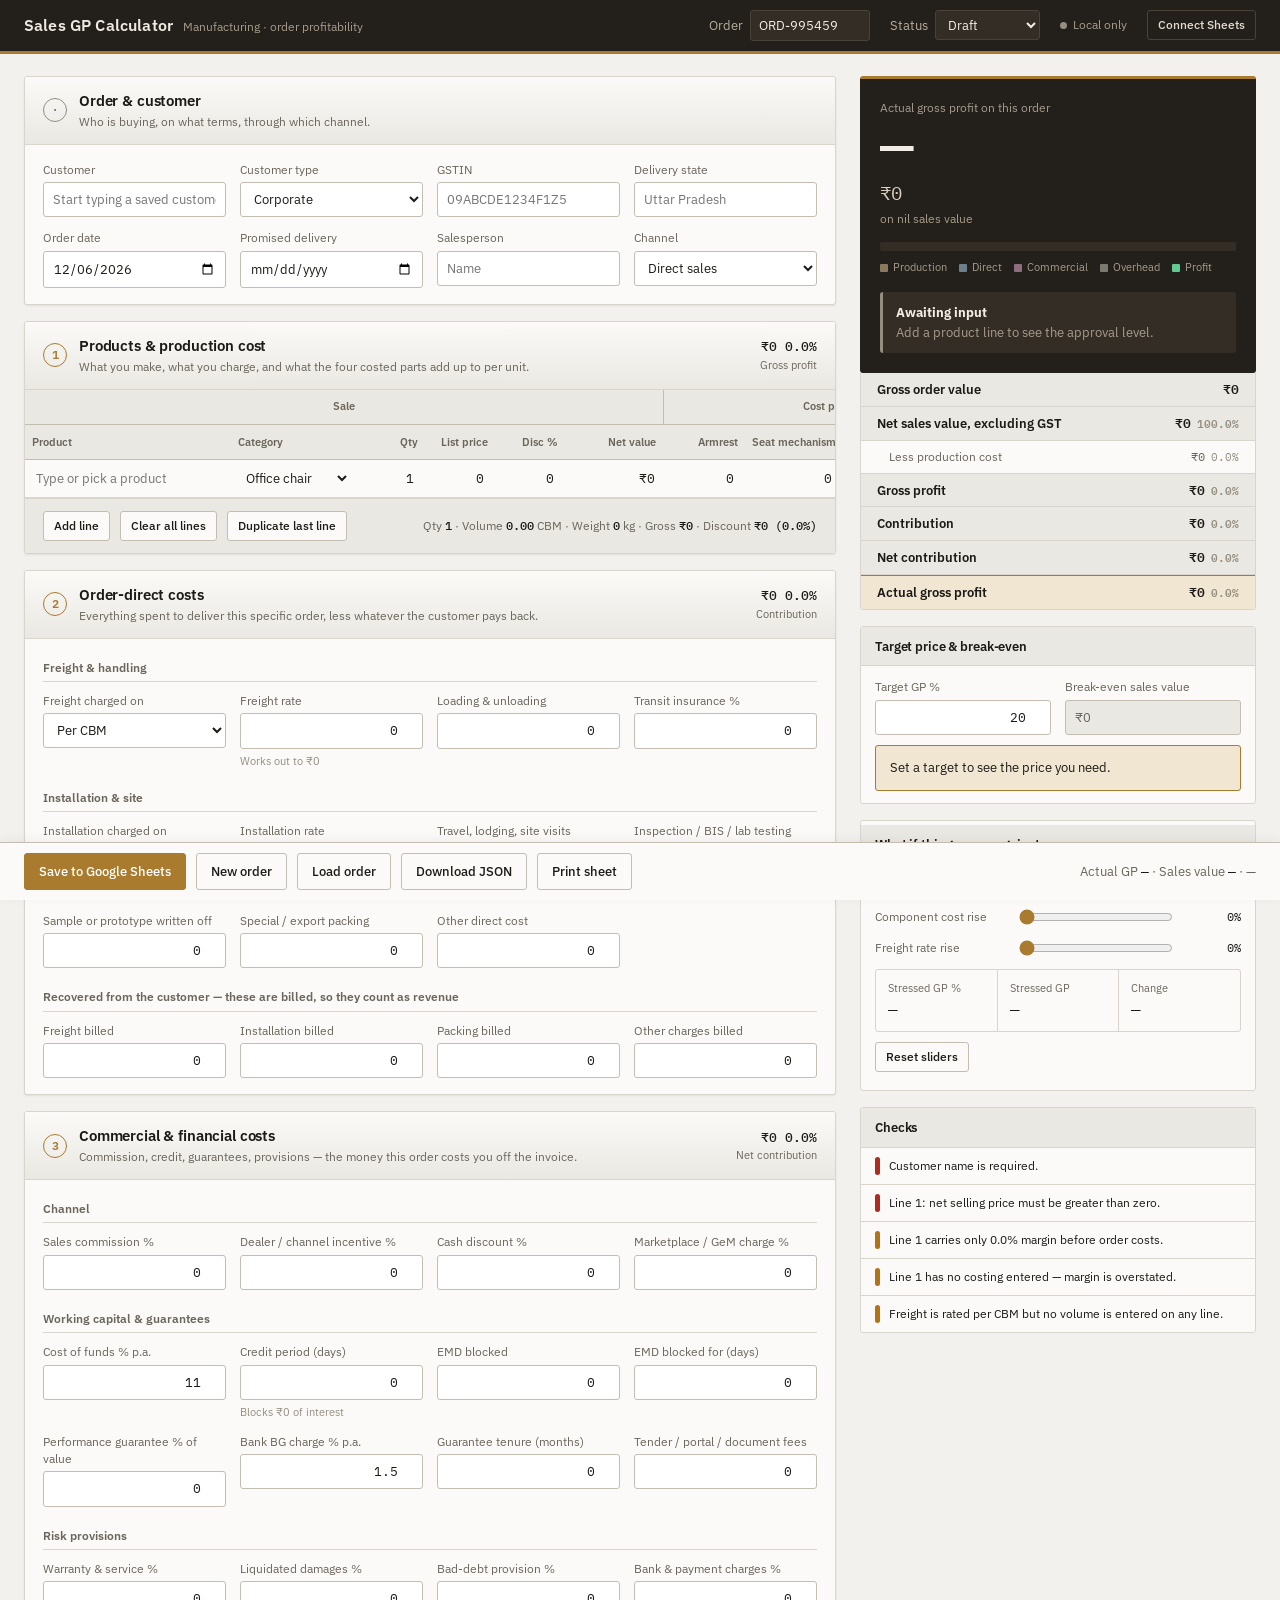
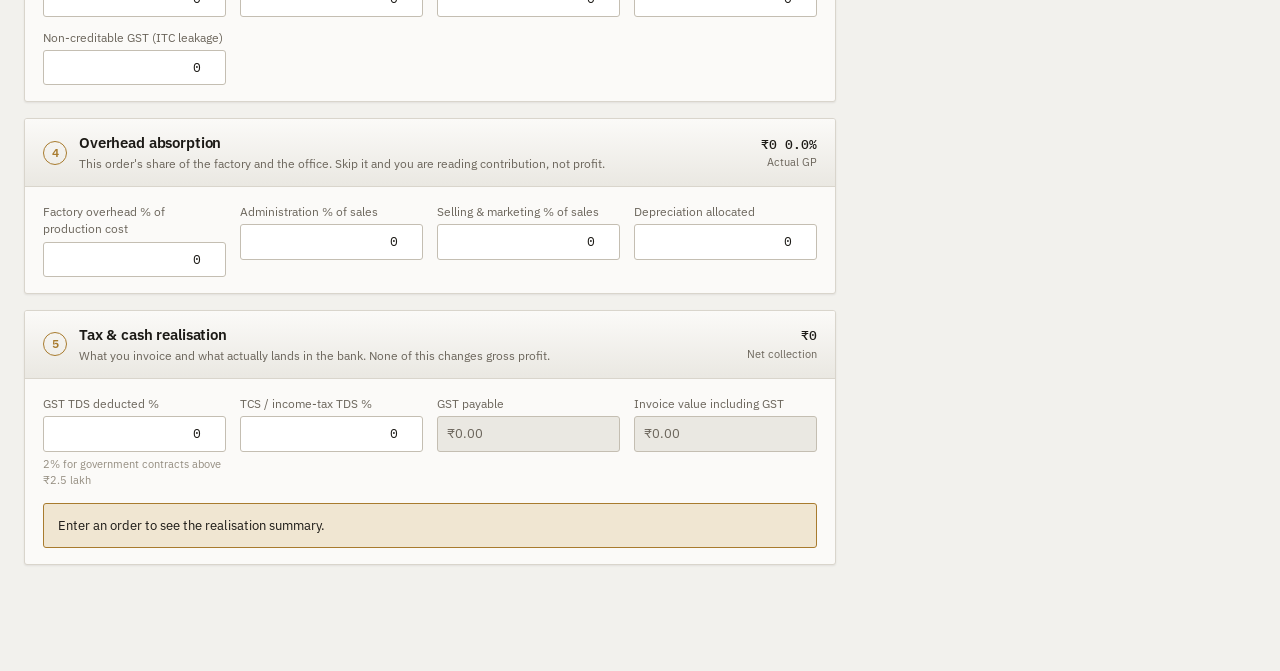
==== index.html @ 479680d1 "Replace seven cost columns with four costed parts Cost per unit now carries Armrest, Seat mechanism," ====
<!DOCTYPE html>
<html lang="en">
<head>
<meta charset="utf-8">
<meta name="viewport" content="width=device-width,initial-scale=1">
<title>Sales GP Calculator</title>
<meta name="description" content="Order-level gross profit calculator for furniture manufacturing.">
<link rel="preconnect" href="https://fonts.googleapis.com">
<link rel="preconnect" href="https://fonts.gstatic.com" crossorigin>
<link href="https://fonts.googleapis.com/css2?family=IBM+Plex+Mono:wght@400;500&family=IBM+Plex+Sans:wght@400;500;600&display=swap" rel="stylesheet">
<link rel="stylesheet" href="assets/styles.css">
</head>
<body>

<header class="masthead">
  <div class="masthead-in">
    <div class="brand">
      <h1>Sales GP Calculator</h1>
      <span id="brandCo">Manufacturing · order profitability</span>
    </div>
    <div class="mast-field">
      <span>Order</span>
      <input id="orderId" placeholder="ORD-0001" style="width:120px">
    </div>
    <div class="mast-field">
      <span>Status</span>
      <select id="orderStatus">
        <option>Draft</option><option>Quoted</option><option>Won</option>
        <option>Lost</option><option>Dispatched</option><option>Closed</option>
      </select>
    </div>
    <div class="conn"><span class="dot" id="connDot"></span><span id="connText">Local only</span></div>
    <button class="btn btn-ghost btn-sm" id="btnConnect">Connect Sheets</button>
  </div>
</header>

<main class="shell">

  <!-- ================= LEFT : the working form ================= -->
  <section>

    <!-- Order & customer -->
    <article class="level">
      <div class="level-head">
        <span class="level-no" style="border-color:var(--ink-3);color:var(--ink-2)">·</span>
        <div><h2>Order &amp; customer</h2><p>Who is buying, on what terms, through which channel.</p></div>
      </div>
      <div class="level-body">
        <div class="grid g4">
          <div class="f"><label for="custName">Customer</label>
            <input id="custName" list="dlCustomers" placeholder="Start typing a saved customer"></div>
          <div class="f"><label for="custType">Customer type</label>
            <select id="custType">
              <option>Corporate</option><option>Dealer</option><option>Retail</option>
              <option>Government / GeM</option><option>PSU</option><option>Export</option><option>Project / OEM</option>
            </select></div>
          <div class="f"><label for="custGstin">GSTIN</label><input id="custGstin" placeholder="09ABCDE1234F1Z5"></div>
          <div class="f"><label for="custState">Delivery state</label><input id="custState" placeholder="Uttar Pradesh"></div>
          <div class="f"><label for="orderDate">Order date</label><input type="date" id="orderDate"></div>
          <div class="f"><label for="deliveryDate">Promised delivery</label><input type="date" id="deliveryDate"></div>
          <div class="f"><label for="salesperson">Salesperson</label><input id="salesperson" placeholder="Name"></div>
          <div class="f"><label for="channel">Channel</label>
            <select id="channel">
              <option>Direct sales</option><option>Dealer network</option><option>GeM tender</option>
              <option>e-Tender</option><option>Marketplace</option><option>Referral</option>
            </select></div>
        </div>
      </div>
    </article>

    <!-- LEVEL 1 -->
    <article class="level">
      <div class="level-head">
        <span class="level-no">1</span>
        <div><h2>Products &amp; production cost</h2><p>What you make, what you charge, and what the four costed parts add up to per unit.</p></div>
        <div class="level-sum"><span id="sumL1">—</span><small>Gross profit</small></div>
      </div>
      <div class="level-body pad0">
        <div class="tbl-wrap">
          <table class="lines">
            <thead>
              <tr>
                <th colspan="6" class="grp" style="border-left:none">Sale</th>
                <th colspan="4" class="grp">Cost per unit</th>
                <th colspan="2" class="grp">Loading &amp; logistics inputs</th>
                <th colspan="4" class="grp">Result</th>
                <th class="grp"></th>
              </tr>
              <tr>
                <th class="l">Product</th><th class="l">Category</th>
                <th>Qty</th><th>List price</th><th>Disc %</th><th>Net value</th>
                <th>Armrest</th><th>Seat mechanism</th><th>Base</th><th>Wheels</th>
                <th>CBM/unit</th><th>Kg/unit</th>
                <th>Unit cost</th><th>Total cost</th><th>Line GP</th><th>GP %</th>
                <th></th>
              </tr>
            </thead>
            <tbody id="lineBody"></tbody>
          </table>
        </div>
        <div class="lines-foot">
          <button class="btn btn-sm" id="btnAddLine">Add line</button>
          <button class="btn btn-sm" id="btnClearLines">Clear all lines</button>
          <button class="btn btn-sm" id="btnDuplicate">Duplicate last line</button>
          <span class="stat">Qty <b id="ftQty">0</b> · Volume <b id="ftCbm">0</b> CBM · Weight <b id="ftKg">0</b> kg · Gross <b id="ftGross">0</b> · Discount <b id="ftDisc">0</b></span>
        </div>
      </div>
    </article>

    <!-- LEVEL 2 -->
    <article class="level">
      <div class="level-head">
        <span class="level-no">2</span>
        <div><h2>Order-direct costs</h2><p>Everything spent to deliver this specific order, less whatever the customer pays back.</p></div>
        <div class="level-sum"><span id="sumL2">—</span><small>Contribution</small></div>
      </div>
      <div class="level-body">
        <p class="subhead">Freight &amp; handling</p>
        <div class="grid g4">
          <div class="f"><label for="freightMode">Freight charged on</label>
            <select id="freightMode">
              <option value="cbm">Per CBM</option><option value="kg">Per kg</option>
              <option value="unit">Per unit</option><option value="pct">% of sales value</option>
              <option value="lumpsum">Lump sum</option>
            </select></div>
          <div class="f"><label for="freightRate">Freight rate</label><input type="number" id="freightRate" value="0" step="0.01"><span class="hint" id="freightCalc">—</span></div>
          <div class="f"><label for="handling">Loading &amp; unloading</label><input type="number" id="handling" value="0"></div>
          <div class="f"><label for="insurancePct">Transit insurance %</label><input type="number" id="insurancePct" value="0" step="0.01"></div>
        </div>
        <p class="subhead">Installation &amp; site</p>
        <div class="grid g4">
          <div class="f"><label for="installMode">Installation charged on</label>
            <select id="installMode">
              <option value="unit">Per unit</option><option value="lumpsum">Lump sum</option><option value="pct">% of sales value</option>
            </select></div>
          <div class="f"><label for="installRate">Installation rate</label><input type="number" id="installRate" value="0" step="0.01"><span class="hint" id="installCalc">—</span></div>
          <div class="f"><label for="travel">Travel, lodging, site visits</label><input type="number" id="travel" value="0"></div>
          <div class="f"><label for="inspection">Inspection / BIS / lab testing</label><input type="number" id="inspection" value="0"></div>
          <div class="f"><label for="sampleCost">Sample or prototype written off</label><input type="number" id="sampleCost" value="0"></div>
          <div class="f"><label for="specialPacking">Special / export packing</label><input type="number" id="specialPacking" value="0"></div>
          <div class="f"><label for="otherDirect">Other direct cost</label><input type="number" id="otherDirect" value="0"></div>
        </div>
        <p class="subhead">Recovered from the customer — these are billed, so they count as revenue</p>
        <div class="grid g4">
          <div class="f"><label for="freightBilled">Freight billed</label><input type="number" id="freightBilled" value="0"></div>
          <div class="f"><label for="installBilled">Installation billed</label><input type="number" id="installBilled" value="0"></div>
          <div class="f"><label for="packingBilled">Packing billed</label><input type="number" id="packingBilled" value="0"></div>
          <div class="f"><label for="otherBilled">Other charges billed</label><input type="number" id="otherBilled" value="0"></div>
        </div>
      </div>
    </article>

    <!-- LEVEL 3 -->
    <article class="level">
      <div class="level-head">
        <span class="level-no">3</span>
        <div><h2>Commercial &amp; financial costs</h2><p>Commission, credit, guarantees, provisions — the money this order costs you off the invoice.</p></div>
        <div class="level-sum"><span id="sumL3">—</span><small>Net contribution</small></div>
      </div>
      <div class="level-body">
        <p class="subhead">Channel</p>
        <div class="grid g4">
          <div class="f"><label for="commissionPct">Sales commission %</label><input type="number" id="commissionPct" value="0" step="0.01"></div>
          <div class="f"><label for="dealerIncentivePct">Dealer / channel incentive %</label><input type="number" id="dealerIncentivePct" value="0" step="0.01"></div>
          <div class="f"><label for="cashDiscountPct">Cash discount %</label><input type="number" id="cashDiscountPct" value="0" step="0.01"></div>
          <div class="f"><label for="gemChargePct">Marketplace / GeM charge %</label><input type="number" id="gemChargePct" value="0" step="0.01"></div>
        </div>
        <p class="subhead">Working capital &amp; guarantees</p>
        <div class="grid g4">
          <div class="f"><label for="interestPct">Cost of funds % p.a.</label><input type="number" id="interestPct" value="11" step="0.01"></div>
          <div class="f"><label for="creditDays">Credit period (days)</label><input type="number" id="creditDays" value="0"><span class="hint" id="creditCalc">—</span></div>
          <div class="f"><label for="emdAmount">EMD blocked</label><input type="number" id="emdAmount" value="0"></div>
          <div class="f"><label for="emdDays">EMD blocked for (days)</label><input type="number" id="emdDays" value="0"></div>
          <div class="f"><label for="pbgPct">Performance guarantee % of value</label><input type="number" id="pbgPct" value="0" step="0.01"></div>
          <div class="f"><label for="pbgChargePct">Bank BG charge % p.a.</label><input type="number" id="pbgChargePct" value="1.5" step="0.01"></div>
          <div class="f"><label for="pbgMonths">Guarantee tenure (months)</label><input type="number" id="pbgMonths" value="0"></div>
          <div class="f"><label for="tenderFees">Tender / portal / document fees</label><input type="number" id="tenderFees" value="0"></div>
        </div>
        <p class="subhead">Risk provisions</p>
        <div class="grid g4">
          <div class="f"><label for="warrantyPct">Warranty &amp; service %</label><input type="number" id="warrantyPct" value="0" step="0.01"></div>
          <div class="f"><label for="ldProvisionPct">Liquidated damages %</label><input type="number" id="ldProvisionPct" value="0" step="0.01"></div>
          <div class="f"><label for="badDebtPct">Bad-debt provision %</label><input type="number" id="badDebtPct" value="0" step="0.01"></div>
          <div class="f"><label for="bankChargePct">Bank &amp; payment charges %</label><input type="number" id="bankChargePct" value="0" step="0.01"></div>
          <div class="f"><label for="itcLeakage">Non-creditable GST (ITC leakage)</label><input type="number" id="itcLeakage" value="0"></div>
        </div>
      </div>
    </article>

    <!-- LEVEL 4 -->
    <article class="level">
      <div class="level-head">
        <span class="level-no">4</span>
        <div><h2>Overhead absorption</h2><p>This order's share of the factory and the office. Skip it and you are reading contribution, not profit.</p></div>
        <div class="level-sum"><span id="sumL4">—</span><small>Actual GP</small></div>
      </div>
      <div class="level-body">
        <div class="grid g4">
          <div class="f"><label for="factoryOhPct">Factory overhead % of production cost</label><input type="number" id="factoryOhPct" value="0" step="0.01"></div>
          <div class="f"><label for="adminOhPct">Administration % of sales</label><input type="number" id="adminOhPct" value="0" step="0.01"></div>
          <div class="f"><label for="sellingOhPct">Selling &amp; marketing % of sales</label><input type="number" id="sellingOhPct" value="0" step="0.01"></div>
          <div class="f"><label for="depreciation">Depreciation allocated</label><input type="number" id="depreciation" value="0"></div>
        </div>
      </div>
    </article>

    <!-- LEVEL 5 -->
    <article class="level">
      <div class="level-head">
        <span class="level-no">5</span>
        <div><h2>Tax &amp; cash realisation</h2><p>What you invoice and what actually lands in the bank. None of this changes gross profit.</p></div>
        <div class="level-sum"><span id="sumL5">—</span><small>Net collection</small></div>
      </div>
      <div class="level-body">
        <div class="grid g4">
          <div class="f"><label for="gstTdsPct">GST TDS deducted %</label><input type="number" id="gstTdsPct" value="0" step="0.01"><span class="hint">2% for government contracts above ₹2.5 lakh</span></div>
          <div class="f"><label for="tcsPct">TCS / income-tax TDS %</label><input type="number" id="tcsPct" value="0" step="0.01"></div>
          <div class="f f-out"><label>GST payable</label><input id="outGst" readonly></div>
          <div class="f f-out"><label>Invoice value including GST</label><input id="outInvoice" readonly></div>
        </div>
        <div class="callout" style="margin-top:14px" id="cashNote">Enter an order to see the realisation summary.</div>
      </div>
    </article>

  </section>

  <!-- ================= RIGHT : live margin panel ================= -->
  <aside class="panel">

    <div class="readout">
      <div class="cap">Actual gross profit on this order</div>
      <div class="gp-figure" id="gpPct">0.0%</div>
      <div class="gp-abs" id="gpAbs">₹0</div>
      <div class="gp-sub" id="gpSub">on nil sales value</div>

      <div class="fall" id="fall">
        <i style="background:#8C7A5E;width:100%"></i>
      </div>
      <div class="fall-key">
        <span><i style="background:#8C7A5E"></i>Production</span>
        <span><i style="background:#6E7F8C"></i>Direct</span>
        <span><i style="background:#8C6E7F"></i>Commercial</span>
        <span><i style="background:#7A7A6E"></i>Overhead</span>
        <span><i style="background:#5FCB92"></i>Profit</span>
      </div>

      <div class="verdict" id="verdict">
        <b>Awaiting input</b><span>Add a product line to see the approval level.</span>
      </div>
    </div>

    <div class="ladder" id="ladder"></div>

    <div class="checks">
      <h3>Target price &amp; break-even</h3>
      <div style="padding:12px 14px">
        <div class="grid g2" style="margin-bottom:10px">
          <div class="f"><label for="targetGpPct">Target GP %</label><input type="number" id="targetGpPct" value="20" step="0.5"></div>
          <div class="f f-out"><label>Break-even sales value</label><input id="outBreakeven" readonly></div>
        </div>
        <div class="callout" id="solverNote">Set a target to see the price you need.</div>
      </div>
    </div>

    <div class="checks whatif">
      <h3>What if things move against you</h3>
      <div style="padding:12px 14px 14px">
        <div class="slider"><label for="wDisc">Extra discount given</label><input type="range" id="wDisc" min="0" max="20" step="0.5" value="0"><output id="wDiscO">0.0 pts</output></div>
        <div class="slider"><label for="wMat">Component cost rise</label><input type="range" id="wMat" min="0" max="30" step="1" value="0"><output id="wMatO">0%</output></div>
        <div class="slider"><label for="wFrt">Freight rate rise</label><input type="range" id="wFrt" min="0" max="50" step="5" value="0"><output id="wFrtO">0%</output></div>
        <div class="whatif-out">
          <div><span>Stressed GP %</span><b id="wGpPct">—</b></div>
          <div><span>Stressed GP</span><b id="wGpAbs">—</b></div>
          <div><span>Change</span><b id="wDelta">—</b></div>
        </div>
        <button class="btn btn-sm" id="btnResetWhatif" style="margin-top:10px">Reset sliders</button>
      </div>
    </div>

    <div class="checks">
      <h3>Checks</h3>
      <div id="checkList"></div>
    </div>

  </aside>
</main>

<div class="actionbar">
  <button class="btn btn-primary" id="btnSave">Save to Google Sheets</button>
  <button class="btn" id="btnNew">New order</button>
  <button class="btn" id="btnLoad">Load order</button>
  <button class="btn" id="btnExport">Download JSON</button>
  <button class="btn" id="btnPrint">Print sheet</button>
  <span class="grow"><span class="live">Actual GP <b id="barGp">—</b> · Sales value <b id="barNsv">—</b> · <span id="barVerdict">—</span></span></span>
</div>

<datalist id="dlCustomers"></datalist>
<datalist id="dlProducts"></datalist>
<div class="toast" id="toast"></div>

<script src="assets/engine.js"></script>
<script src="assets/config.js"></script>
<script src="assets/sheets.js"></script>
<script src="assets/app.js"></script>
</body>
</html>
---- assets/styles.css ----
/* ===== Sales GP Calculator — bark, paper, brass ========================== */
:root{
  --bark:#231F1A; --bark-2:#332D25; --bark-3:#4A4238;
  --surface:#F2F1ED; --card:#FBFAF8; --sunken:#EAE8E2;
  --rule:#D9D5CC; --rule-2:#C4BEB2;
  --ink:#1C1A16; --ink-2:#6B655B; --ink-3:#948D80;
  --brass:#A87B2E; --brass-lo:#F0E6D2; --brass-hi:#C79A45;
  --good:#1E7A4C; --good-bg:#E4F0E8;
  --watch:#B0731A; --watch-bg:#FAEEDB;
  --risk:#AE2B22; --risk-bg:#F9E5E3;
  --r:3px; --shadow:0 1px 2px rgba(35,31,26,.08);
  --sans:'IBM Plex Sans',system-ui,-apple-system,Segoe UI,sans-serif;
  --mono:'IBM Plex Mono',ui-monospace,Menlo,monospace;
}
*{box-sizing:border-box}
html{-webkit-text-size-adjust:100%}
body{
  margin:0;background:var(--surface);color:var(--ink);
  font:400 14px/1.5 var(--sans);font-variant-numeric:tabular-nums;
}
h1,h2,h3{margin:0;font-weight:600;letter-spacing:-.01em}
button,input,select,textarea{font:inherit;color:inherit}
:focus-visible{outline:2px solid var(--brass);outline-offset:2px}

/* ---------- masthead ---------- */
.masthead{
  position:sticky;top:0;z-index:60;background:var(--bark);color:#EFEAE1;
  border-bottom:3px solid var(--brass);
}
.masthead-in{
  max-width:1480px;margin:0 auto;padding:10px 24px;
  display:flex;align-items:center;gap:20px;flex-wrap:wrap;
}
.brand{display:flex;align-items:baseline;gap:10px;margin-right:auto}
.brand h1{font-size:16px;letter-spacing:.01em}
.brand span{font-size:12px;color:#A79C8B}
.mast-field{display:flex;align-items:center;gap:7px;font-size:12.5px;color:#B8AE9D}
.mast-field input,.mast-field select{
  background:var(--bark-2);border:1px solid var(--bark-3);color:#F3EEE5;
  border-radius:var(--r);padding:5px 8px;font-size:12.5px;min-width:0;
}
.mast-field input{width:150px}
.conn{display:flex;align-items:center;gap:6px;font-size:12px;color:#A79C8B}
.dot{width:7px;height:7px;border-radius:50%;background:var(--ink-3);flex:none}
.dot.on{background:#4FBF84}.dot.off{background:#C9705F}

/* ---------- buttons ---------- */
.btn{
  border:1px solid var(--rule-2);background:var(--card);border-radius:var(--r);
  padding:8px 14px;cursor:pointer;font-size:13px;font-weight:500;
  transition:background .12s,border-color .12s;
}
.btn:hover{background:var(--sunken)}
.btn-primary{background:var(--brass);border-color:var(--brass);color:#fff}
.btn-primary:hover{background:var(--brass-hi)}
.btn-ghost{background:transparent;border-color:var(--bark-3);color:#E4DCCF}
.btn-ghost:hover{background:var(--bark-2)}
.btn-sm{padding:5px 10px;font-size:12px}
.btn:disabled{opacity:.45;cursor:not-allowed}

/* ---------- shell ---------- */
.shell{max-width:1480px;margin:0 auto;padding:22px 24px 90px;
  display:grid;grid-template-columns:minmax(0,1fr) 396px;gap:24px;align-items:start}

/* ---------- level blocks ---------- */
.level{background:var(--card);border:1px solid var(--rule);border-radius:var(--r);
  margin-bottom:16px;box-shadow:var(--shadow);overflow:hidden}
.level-head{display:flex;align-items:center;gap:12px;padding:13px 18px;
  border-bottom:1px solid var(--rule);background:linear-gradient(var(--card),var(--sunken))}
.level-no{width:24px;height:24px;flex:none;border:1px solid var(--brass);color:var(--brass);
  border-radius:50%;display:grid;place-items:center;font-size:12px;font-weight:600}
.level-head h2{font-size:14.5px}
.level-head p{margin:1px 0 0;font-size:12px;color:var(--ink-2)}
.level-sum{margin-left:auto;font-family:var(--mono);font-size:13px;font-weight:500;text-align:right}
.level-sum small{display:block;font-family:var(--sans);font-size:11px;color:var(--ink-2);font-weight:400}
.level-body{padding:16px 18px}
.level-body.pad0{padding:0}

/* ---------- form grid ---------- */
.grid{display:grid;gap:12px 14px}
.g2{grid-template-columns:repeat(2,minmax(0,1fr))}
.g3{grid-template-columns:repeat(3,minmax(0,1fr))}
.g4{grid-template-columns:repeat(4,minmax(0,1fr))}
.f{display:flex;flex-direction:column;gap:4px;min-width:0}
.f label{font-size:11.5px;color:var(--ink-2)}
.f input,.f select{
  border:1px solid var(--rule-2);border-radius:var(--r);padding:7px 9px;
  background:#fff;width:100%;font-size:13px;
}
.f input[type=number]{font-family:var(--mono);text-align:right}
.f input:hover,.f select:hover{border-color:var(--ink-3)}
.f .hint{font-size:11px;color:var(--ink-3)}
.f-out input{background:var(--sunken);color:var(--ink-2)}
.split{display:grid;grid-template-columns:1fr 96px;gap:6px}
.subhead{font-size:11.5px;font-weight:600;color:var(--ink-2);
  padding-bottom:5px;margin:4px 0 10px;border-bottom:1px solid var(--rule)}
.subhead:not(:first-child){margin-top:20px}

/* ---------- line-item table ---------- */
.tbl-wrap{overflow-x:auto}
table.lines{width:100%;border-collapse:collapse;font-size:12.5px;min-width:1560px}
table.lines th{
  text-align:right;font-weight:600;font-size:11px;color:var(--ink-2);
  padding:9px 7px;border-bottom:1px solid var(--rule-2);background:var(--sunken);
  position:sticky;top:0;white-space:nowrap;
}
table.lines th:first-child,table.lines th.l{text-align:left}
table.lines td{padding:3px 4px;border-bottom:1px solid var(--rule);vertical-align:middle}
table.lines tbody tr:hover{background:#FDFCFA}
table.lines input,table.lines select{
  border:1px solid transparent;background:transparent;border-radius:2px;
  padding:5px 6px;width:100%;font-size:12.5px;
}
table.lines input:hover,table.lines select:hover{border-color:var(--rule-2);background:#fff}
table.lines input:focus,table.lines select:focus{background:#fff;border-color:var(--brass)}
table.lines input[type=number]{font-family:var(--mono);text-align:right;appearance:textfield;-moz-appearance:textfield}
table.lines input[type=number]::-webkit-outer-spin-button,
table.lines input[type=number]::-webkit-inner-spin-button{-webkit-appearance:none;margin:0}
.cell-out{font-family:var(--mono);text-align:right;padding-right:8px!important;white-space:nowrap}
.grp{background:var(--sunken)!important;font-size:10.5px!important;
  color:var(--ink-2)!important;text-align:center!important;border-left:1px solid var(--rule-2)}
.w-xs,.w-s,.w-m,.w-l{width:100%}
/* the generic `table.lines input` rule wins on specificity, so size the column,
   not the input */
table.lines thead tr:last-child th:nth-child(1){min-width:206px}
table.lines thead tr:last-child th:nth-child(2){min-width:124px}
table.lines thead tr:last-child th:nth-child(n+3):nth-child(-n+5){min-width:70px}
table.lines thead tr:last-child th:nth-child(6){min-width:98px}
table.lines thead tr:last-child th:nth-child(n+7):nth-child(-n+13){min-width:82px}
table.lines thead tr:last-child th:nth-child(n+14):nth-child(-n+17){min-width:70px}
table.lines thead tr:last-child th:nth-child(n+18):nth-child(-n+21){min-width:96px}
.x-btn{border:none;background:none;color:var(--ink-3);cursor:pointer;
  font-size:16px;line-height:1;padding:4px 7px;border-radius:2px}
.x-btn:hover{color:var(--risk);background:var(--risk-bg)}
tr.under td{background:var(--risk-bg)}
.lines-foot{display:flex;gap:10px;align-items:center;padding:12px 18px;
  border-top:1px solid var(--rule);background:var(--sunken);flex-wrap:wrap}
.lines-foot .stat{font-size:12px;color:var(--ink-2);margin-left:auto}
.lines-foot .stat b{font-family:var(--mono);color:var(--ink);font-weight:500}

/* ---------- margin panel (the hero) ---------- */
.panel{position:sticky;top:70px}
.readout{background:var(--bark);color:#F2EDE4;border-radius:var(--r);
  padding:20px;border-top:3px solid var(--brass)}
.readout .cap{font-size:11.5px;color:#A79C8B;margin-bottom:2px}
.gp-figure{
  font-family:var(--mono);font-size:56px;line-height:.98;font-weight:500;
  letter-spacing:-.03em;transition:color .35s ease;color:#F2EDE4;
}
.gp-figure.good{color:#5FCB92}.gp-figure.watch{color:#E8B457}.gp-figure.risk{color:#F08A7C}
.gp-abs{font-family:var(--mono);font-size:19px;margin-top:6px;color:#D9D0C1}
.gp-sub{font-size:12px;color:#A79C8B;margin-top:3px}
.verdict{margin-top:16px;padding:11px 13px;border-radius:var(--r);
  background:var(--bark-2);border-left:3px solid var(--ink-3);font-size:12.5px}
.verdict.good{border-left-color:#4FBF84}
.verdict.watch{border-left-color:#E8B457}
.verdict.risk{border-left-color:#F08A7C}
.verdict b{display:block;font-size:13px;margin-bottom:1px;color:#F2EDE4}
.verdict span{color:#A79C8B}

/* waterfall */
.fall{margin-top:14px;display:flex;height:9px;border-radius:2px;overflow:hidden;background:var(--bark-2)}
.fall i{display:block;height:100%}
.fall-key{display:flex;flex-wrap:wrap;gap:4px 12px;margin-top:8px;font-size:11px;color:#A79C8B}
.fall-key span{display:flex;align-items:center;gap:5px}
.fall-key i{width:8px;height:8px;border-radius:1px;flex:none}

/* ladder */
.ladder{background:var(--card);border:1px solid var(--rule);border-top:none;
  border-radius:0 0 var(--r) var(--r)}
.rung{display:flex;justify-content:space-between;gap:10px;padding:7px 16px;
  font-size:12.5px;border-bottom:1px solid var(--rule)}
.rung:last-child{border-bottom:none}
.rung .v{font-family:var(--mono);white-space:nowrap}
.rung.minor{color:var(--ink-2);padding-left:28px;font-size:12px}
.rung.step{font-weight:600;background:var(--sunken)}
.rung.total{font-weight:600;background:var(--brass-lo);border-top:1px solid var(--brass)}
.rung .pc{color:var(--ink-3);font-size:11px;margin-left:6px}

/* checks */
.checks{margin-top:16px;background:var(--card);border:1px solid var(--rule);border-radius:var(--r)}
.checks h3{font-size:12.5px;padding:10px 14px;border-bottom:1px solid var(--rule);background:var(--sunken)}
.check{display:flex;gap:9px;padding:9px 14px;font-size:12px;border-bottom:1px solid var(--rule)}
.check:last-child{border-bottom:none}
.check i{width:5px;border-radius:3px;flex:none;background:var(--ink-3)}
.check.error i{background:var(--risk)}.check.warn i{background:var(--watch)}.check.info i{background:var(--brass)}
.check.ok{color:var(--good)}

/* ---------- what-if ---------- */
.whatif{padding:4px 0}
.slider{display:grid;grid-template-columns:132px minmax(0,1fr) 60px;gap:10px;align-items:center;margin-bottom:11px}
.slider label{font-size:12px;color:var(--ink-2)}
.slider input[type=range]{width:100%;accent-color:var(--brass)}
.slider output{font-family:var(--mono);font-size:12px;text-align:right;color:var(--ink)}
.whatif-out{display:grid;grid-template-columns:repeat(3,1fr);gap:1px;background:var(--rule);
  border:1px solid var(--rule);border-radius:var(--r);overflow:hidden;margin-top:6px}
.whatif-out div{background:var(--card);padding:10px 12px}
.whatif-out span{display:block;font-size:11px;color:var(--ink-2)}
.whatif-out b{font-family:var(--mono);font-size:16px;font-weight:500}

/* ---------- misc ---------- */
.callout{background:var(--brass-lo);border:1px solid var(--brass);border-radius:var(--r);
  padding:12px 14px;font-size:12.5px;line-height:1.55}
.callout b{font-family:var(--mono)}
.toast{position:fixed;left:50%;bottom:26px;transform:translateX(-50%) translateY(120%);
  background:var(--bark);color:#F2EDE4;padding:11px 18px;border-radius:var(--r);
  font-size:13px;box-shadow:0 6px 20px rgba(35,31,26,.28);z-index:200;
  opacity:0;visibility:hidden;pointer-events:none;
  transition:transform .28s cubic-bezier(.2,.9,.3,1),opacity .2s;max-width:min(90vw,520px)}
.toast.show{transform:translateX(-50%) translateY(0);opacity:1;visibility:visible}
.toast.err{background:var(--risk)}
.pos{color:var(--good)}.neg{color:var(--risk)}
.actionbar{position:fixed;left:0;right:0;bottom:0;z-index:55;background:var(--card);
  border-top:1px solid var(--rule-2);padding:10px 24px;display:flex;gap:10px;align-items:center;
  box-shadow:0 -2px 10px rgba(35,31,26,.06)}
.actionbar .grow{margin-left:auto;display:flex;gap:10px}
.actionbar .live{font-size:12.5px;color:var(--ink-2)}
.actionbar .live b{font-family:var(--mono);color:var(--ink)}

@media (max-width:1180px){
  .shell{grid-template-columns:minmax(0,1fr)}
  .panel{position:static}
  .g4{grid-template-columns:repeat(2,minmax(0,1fr))}
  .g3{grid-template-columns:repeat(2,minmax(0,1fr))}
}
@media (max-width:640px){
  .shell{padding:16px 12px 96px}
  .masthead-in{padding:10px 12px;gap:12px}
  .brand{width:100%;gap:8px}
  .brand h1{font-size:15px}
  .brand span{display:none}
  .actionbar .btn{flex:1 1 auto;padding:8px 10px}
  .actionbar .grow{width:100%;margin-left:0}
  .g2,.g3,.g4{grid-template-columns:minmax(0,1fr)}
  .gp-figure{font-size:46px}
  .actionbar{padding:10px 12px;flex-wrap:wrap}
  .whatif-out{grid-template-columns:1fr}
}
@media (prefers-reduced-motion:reduce){
  *{transition:none!important;animation:none!important}
}
@media print{
  .masthead,.actionbar,.whatif,.x-btn,.lines-foot .btn{display:none}
  body{background:#fff}.shell{grid-template-columns:1fr}
  .readout{background:#fff;color:#000;border:1px solid #000}
  .gp-figure{color:#000!important}
}
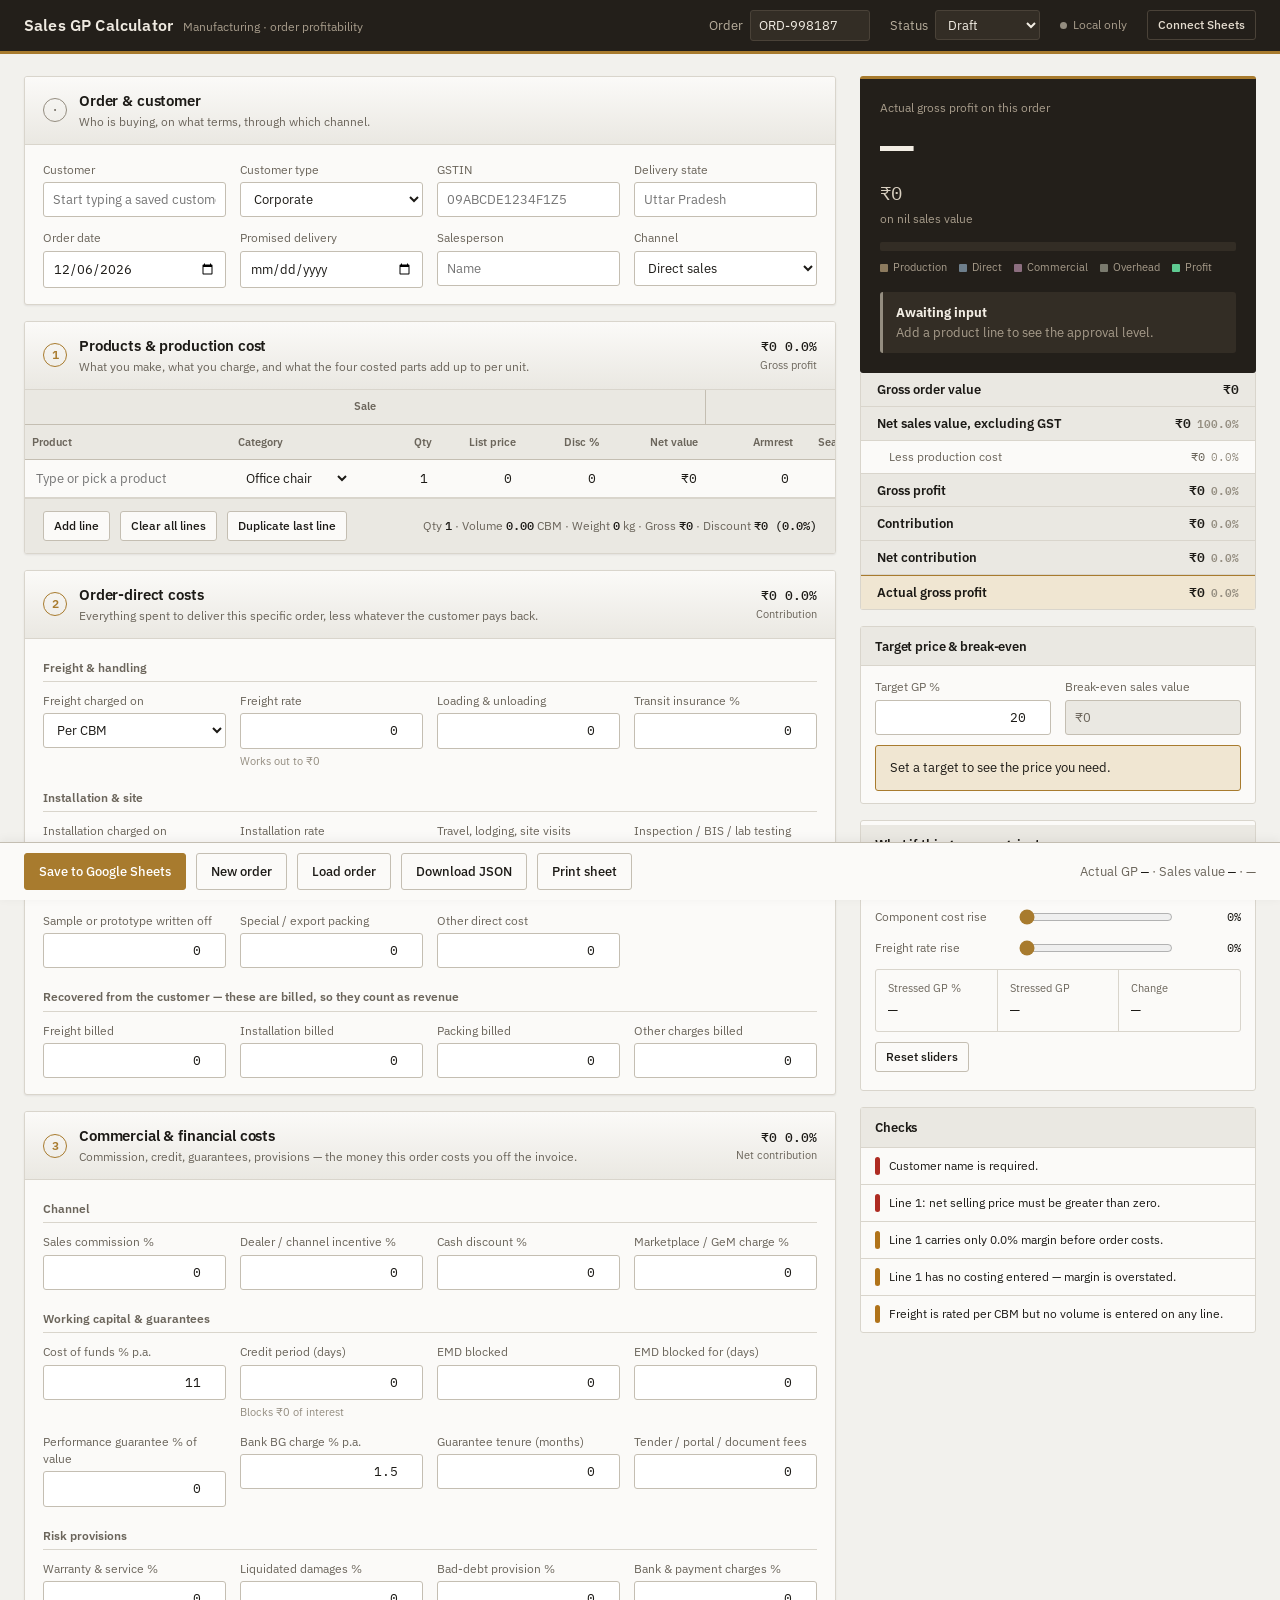
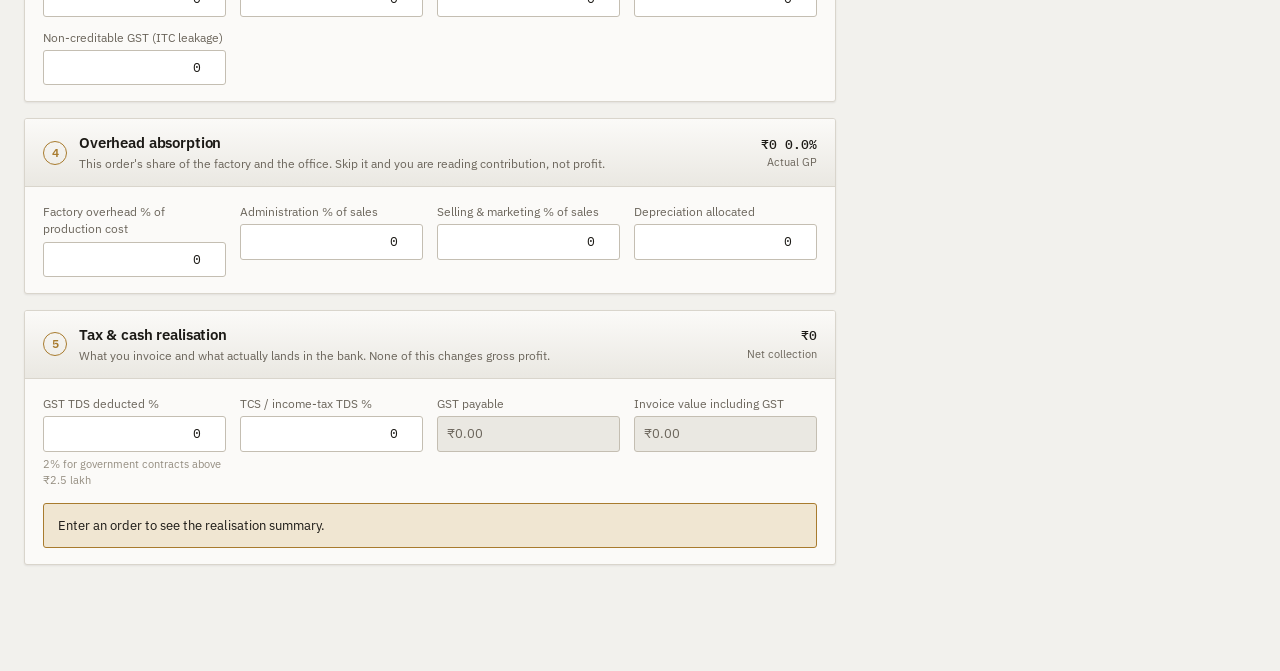
==== commit daf8cb2d: "Hide CBM and Kg columns from the line table" ====
--- a/index.html
+++ b/index.html
@@ -82,7 +82,6 @@
               <tr>
                 <th colspan="6" class="grp" style="border-left:none">Sale</th>
                 <th colspan="4" class="grp">Cost per unit</th>
-                <th colspan="2" class="grp">Loading &amp; logistics inputs</th>
                 <th colspan="4" class="grp">Result</th>
                 <th class="grp"></th>
               </tr>
@@ -90,7 +89,6 @@
                 <th class="l">Product</th><th class="l">Category</th>
                 <th>Qty</th><th>List price</th><th>Disc %</th><th>Net value</th>
                 <th>Armrest</th><th>Seat mechanism</th><th>Base</th><th>Wheels</th>
-                <th>CBM/unit</th><th>Kg/unit</th>
                 <th>Unit cost</th><th>Total cost</th><th>Line GP</th><th>GP %</th>
                 <th></th>
               </tr>
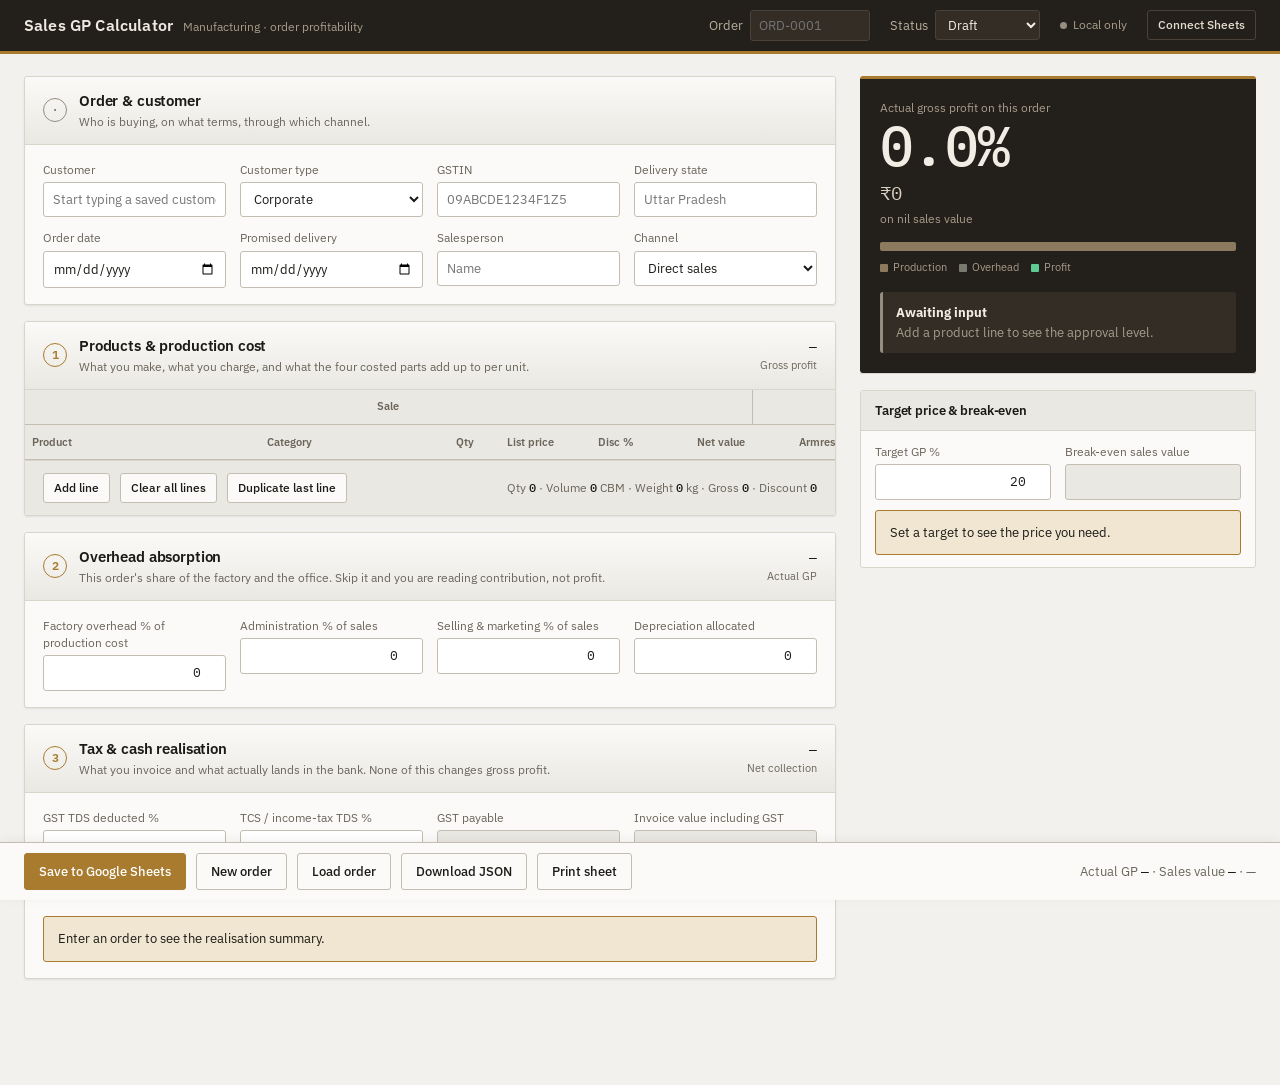
==== commit 291b0a88: "Remove order-direct, commercial, what-if and checks blocks" ====
--- a/index.html
+++ b/index.html
@@ -109,88 +109,8 @@
     <article class="level">
       <div class="level-head">
         <span class="level-no">2</span>
-        <div><h2>Order-direct costs</h2><p>Everything spent to deliver this specific order, less whatever the customer pays back.</p></div>
-        <div class="level-sum"><span id="sumL2">—</span><small>Contribution</small></div>
-      </div>
-      <div class="level-body">
-        <p class="subhead">Freight &amp; handling</p>
-        <div class="grid g4">
-          <div class="f"><label for="freightMode">Freight charged on</label>
-            <select id="freightMode">
-              <option value="cbm">Per CBM</option><option value="kg">Per kg</option>
-              <option value="unit">Per unit</option><option value="pct">% of sales value</option>
-              <option value="lumpsum">Lump sum</option>
-            </select></div>
-          <div class="f"><label for="freightRate">Freight rate</label><input type="number" id="freightRate" value="0" step="0.01"><span class="hint" id="freightCalc">—</span></div>
-          <div class="f"><label for="handling">Loading &amp; unloading</label><input type="number" id="handling" value="0"></div>
-          <div class="f"><label for="insurancePct">Transit insurance %</label><input type="number" id="insurancePct" value="0" step="0.01"></div>
-        </div>
-        <p class="subhead">Installation &amp; site</p>
-        <div class="grid g4">
-          <div class="f"><label for="installMode">Installation charged on</label>
-            <select id="installMode">
-              <option value="unit">Per unit</option><option value="lumpsum">Lump sum</option><option value="pct">% of sales value</option>
-            </select></div>
-          <div class="f"><label for="installRate">Installation rate</label><input type="number" id="installRate" value="0" step="0.01"><span class="hint" id="installCalc">—</span></div>
-          <div class="f"><label for="travel">Travel, lodging, site visits</label><input type="number" id="travel" value="0"></div>
-          <div class="f"><label for="inspection">Inspection / BIS / lab testing</label><input type="number" id="inspection" value="0"></div>
-          <div class="f"><label for="sampleCost">Sample or prototype written off</label><input type="number" id="sampleCost" value="0"></div>
-          <div class="f"><label for="specialPacking">Special / export packing</label><input type="number" id="specialPacking" value="0"></div>
-          <div class="f"><label for="otherDirect">Other direct cost</label><input type="number" id="otherDirect" value="0"></div>
-        </div>
-        <p class="subhead">Recovered from the customer — these are billed, so they count as revenue</p>
-        <div class="grid g4">
-          <div class="f"><label for="freightBilled">Freight billed</label><input type="number" id="freightBilled" value="0"></div>
-          <div class="f"><label for="installBilled">Installation billed</label><input type="number" id="installBilled" value="0"></div>
-          <div class="f"><label for="packingBilled">Packing billed</label><input type="number" id="packingBilled" value="0"></div>
-          <div class="f"><label for="otherBilled">Other charges billed</label><input type="number" id="otherBilled" value="0"></div>
-        </div>
-      </div>
-    </article>
-
-    <!-- LEVEL 3 -->
-    <article class="level">
-      <div class="level-head">
-        <span class="level-no">3</span>
-        <div><h2>Commercial &amp; financial costs</h2><p>Commission, credit, guarantees, provisions — the money this order costs you off the invoice.</p></div>
-        <div class="level-sum"><span id="sumL3">—</span><small>Net contribution</small></div>
-      </div>
-      <div class="level-body">
-        <p class="subhead">Channel</p>
-        <div class="grid g4">
-          <div class="f"><label for="commissionPct">Sales commission %</label><input type="number" id="commissionPct" value="0" step="0.01"></div>
-          <div class="f"><label for="dealerIncentivePct">Dealer / channel incentive %</label><input type="number" id="dealerIncentivePct" value="0" step="0.01"></div>
-          <div class="f"><label for="cashDiscountPct">Cash discount %</label><input type="number" id="cashDiscountPct" value="0" step="0.01"></div>
-          <div class="f"><label for="gemChargePct">Marketplace / GeM charge %</label><input type="number" id="gemChargePct" value="0" step="0.01"></div>
-        </div>
-        <p class="subhead">Working capital &amp; guarantees</p>
-        <div class="grid g4">
-          <div class="f"><label for="interestPct">Cost of funds % p.a.</label><input type="number" id="interestPct" value="11" step="0.01"></div>
-          <div class="f"><label for="creditDays">Credit period (days)</label><input type="number" id="creditDays" value="0"><span class="hint" id="creditCalc">—</span></div>
-          <div class="f"><label for="emdAmount">EMD blocked</label><input type="number" id="emdAmount" value="0"></div>
-          <div class="f"><label for="emdDays">EMD blocked for (days)</label><input type="number" id="emdDays" value="0"></div>
-          <div class="f"><label for="pbgPct">Performance guarantee % of value</label><input type="number" id="pbgPct" value="0" step="0.01"></div>
-          <div class="f"><label for="pbgChargePct">Bank BG charge % p.a.</label><input type="number" id="pbgChargePct" value="1.5" step="0.01"></div>
-          <div class="f"><label for="pbgMonths">Guarantee tenure (months)</label><input type="number" id="pbgMonths" value="0"></div>
-          <div class="f"><label for="tenderFees">Tender / portal / document fees</label><input type="number" id="tenderFees" value="0"></div>
-        </div>
-        <p class="subhead">Risk provisions</p>
-        <div class="grid g4">
-          <div class="f"><label for="warrantyPct">Warranty &amp; service %</label><input type="number" id="warrantyPct" value="0" step="0.01"></div>
-          <div class="f"><label for="ldProvisionPct">Liquidated damages %</label><input type="number" id="ldProvisionPct" value="0" step="0.01"></div>
-          <div class="f"><label for="badDebtPct">Bad-debt provision %</label><input type="number" id="badDebtPct" value="0" step="0.01"></div>
-          <div class="f"><label for="bankChargePct">Bank &amp; payment charges %</label><input type="number" id="bankChargePct" value="0" step="0.01"></div>
-          <div class="f"><label for="itcLeakage">Non-creditable GST (ITC leakage)</label><input type="number" id="itcLeakage" value="0"></div>
-        </div>
-      </div>
-    </article>
-
-    <!-- LEVEL 4 -->
-    <article class="level">
-      <div class="level-head">
-        <span class="level-no">4</span>
         <div><h2>Overhead absorption</h2><p>This order's share of the factory and the office. Skip it and you are reading contribution, not profit.</p></div>
-        <div class="level-sum"><span id="sumL4">—</span><small>Actual GP</small></div>
+        <div class="level-sum"><span id="sumL2">—</span><small>Actual GP</small></div>
       </div>
       <div class="level-body">
         <div class="grid g4">
@@ -202,12 +122,12 @@
       </div>
     </article>
 
-    <!-- LEVEL 5 -->
-    <article class="level">
-      <div class="level-head">
-        <span class="level-no">5</span>
+    <!-- LEVEL 3 -->
+    <article class="level">
+      <div class="level-head">
+        <span class="level-no">3</span>
         <div><h2>Tax &amp; cash realisation</h2><p>What you invoice and what actually lands in the bank. None of this changes gross profit.</p></div>
-        <div class="level-sum"><span id="sumL5">—</span><small>Net collection</small></div>
+        <div class="level-sum"><span id="sumL3">—</span><small>Net collection</small></div>
       </div>
       <div class="level-body">
         <div class="grid g4">
@@ -236,8 +156,6 @@
       </div>
       <div class="fall-key">
         <span><i style="background:#8C7A5E"></i>Production</span>
-        <span><i style="background:#6E7F8C"></i>Direct</span>
-        <span><i style="background:#8C6E7F"></i>Commercial</span>
         <span><i style="background:#7A7A6E"></i>Overhead</span>
         <span><i style="background:#5FCB92"></i>Profit</span>
       </div>
@@ -258,26 +176,6 @@
         </div>
         <div class="callout" id="solverNote">Set a target to see the price you need.</div>
       </div>
-    </div>
-
-    <div class="checks whatif">
-      <h3>What if things move against you</h3>
-      <div style="padding:12px 14px 14px">
-        <div class="slider"><label for="wDisc">Extra discount given</label><input type="range" id="wDisc" min="0" max="20" step="0.5" value="0"><output id="wDiscO">0.0 pts</output></div>
-        <div class="slider"><label for="wMat">Component cost rise</label><input type="range" id="wMat" min="0" max="30" step="1" value="0"><output id="wMatO">0%</output></div>
-        <div class="slider"><label for="wFrt">Freight rate rise</label><input type="range" id="wFrt" min="0" max="50" step="5" value="0"><output id="wFrtO">0%</output></div>
-        <div class="whatif-out">
-          <div><span>Stressed GP %</span><b id="wGpPct">—</b></div>
-          <div><span>Stressed GP</span><b id="wGpAbs">—</b></div>
-          <div><span>Change</span><b id="wDelta">—</b></div>
-        </div>
-        <button class="btn btn-sm" id="btnResetWhatif" style="margin-top:10px">Reset sliders</button>
-      </div>
-    </div>
-
-    <div class="checks">
-      <h3>Checks</h3>
-      <div id="checkList"></div>
     </div>
 
   </aside>
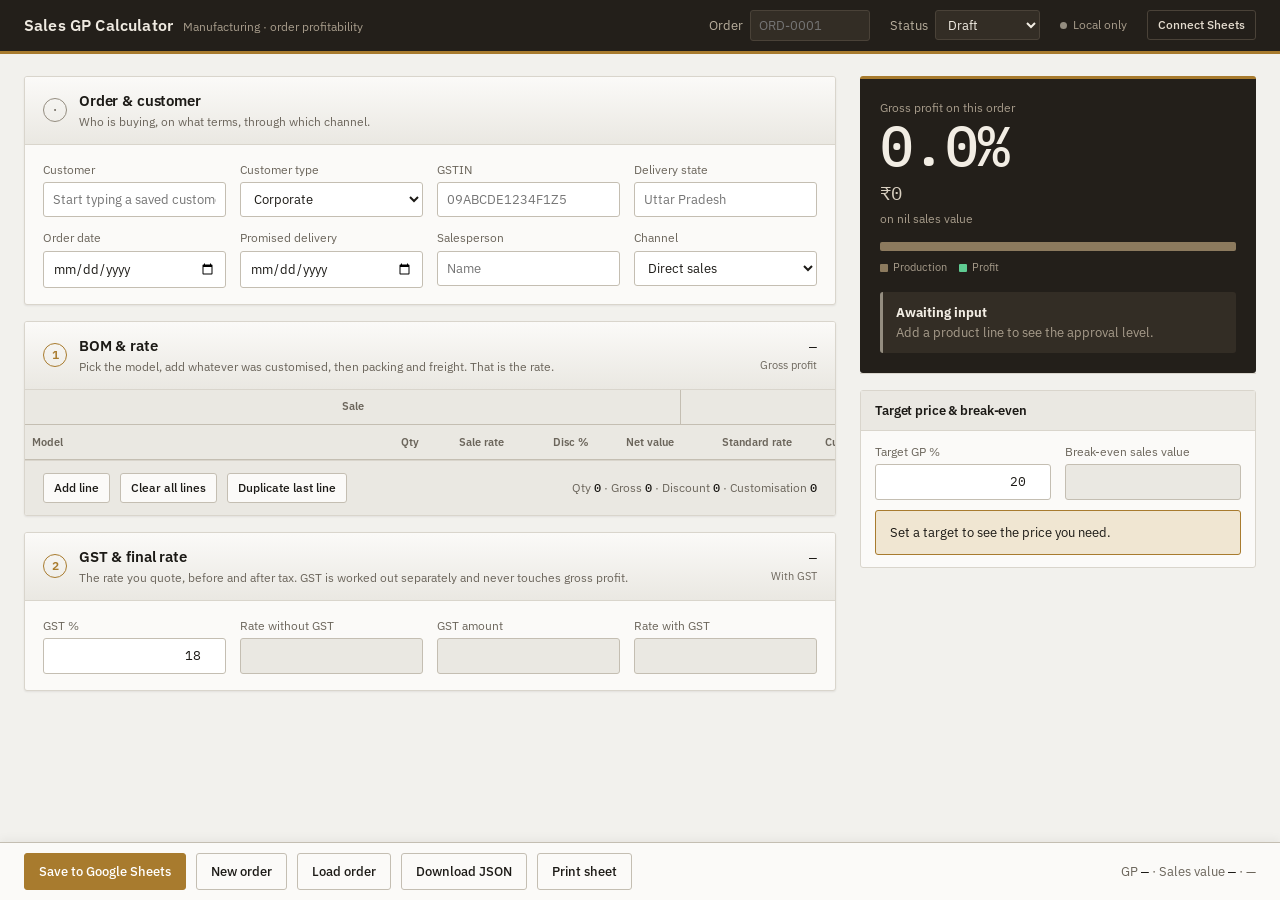
==== commit 767ac2fb: "Rebuild the sheet as a model-driven BOM and rate builder" ====
--- a/index.html
+++ b/index.html
@@ -72,7 +72,7 @@
     <article class="level">
       <div class="level-head">
         <span class="level-no">1</span>
-        <div><h2>Products &amp; production cost</h2><p>What you make, what you charge, and what the four costed parts add up to per unit.</p></div>
+        <div><h2>BOM &amp; rate</h2><p>Pick the model, add whatever was customised, then packing and freight. That is the rate.</p></div>
         <div class="level-sum"><span id="sumL1">—</span><small>Gross profit</small></div>
       </div>
       <div class="level-body pad0">
@@ -80,15 +80,15 @@
           <table class="lines">
             <thead>
               <tr>
-                <th colspan="6" class="grp" style="border-left:none">Sale</th>
+                <th colspan="5" class="grp" style="border-left:none">Sale</th>
                 <th colspan="4" class="grp">Cost per unit</th>
                 <th colspan="4" class="grp">Result</th>
                 <th class="grp"></th>
               </tr>
               <tr>
-                <th class="l">Product</th><th class="l">Category</th>
-                <th>Qty</th><th>List price</th><th>Disc %</th><th>Net value</th>
-                <th>Armrest</th><th>Seat mechanism</th><th>Base</th><th>Wheels</th>
+                <th class="l">Model</th>
+                <th>Qty</th><th>Sale rate</th><th>Disc %</th><th>Net value</th>
+                <th>Standard rate</th><th>Customisation</th><th>Packing</th><th>Freight</th>
                 <th>Unit cost</th><th>Total cost</th><th>Line GP</th><th>GP %</th>
                 <th></th>
               </tr>
@@ -100,7 +100,7 @@
           <button class="btn btn-sm" id="btnAddLine">Add line</button>
           <button class="btn btn-sm" id="btnClearLines">Clear all lines</button>
           <button class="btn btn-sm" id="btnDuplicate">Duplicate last line</button>
-          <span class="stat">Qty <b id="ftQty">0</b> · Volume <b id="ftCbm">0</b> CBM · Weight <b id="ftKg">0</b> kg · Gross <b id="ftGross">0</b> · Discount <b id="ftDisc">0</b></span>
+          <span class="stat">Qty <b id="ftQty">0</b> · Gross <b id="ftGross">0</b> · Discount <b id="ftDisc">0</b> · Customisation <b id="ftCust">0</b></span>
         </div>
       </div>
     </article>
@@ -109,34 +109,16 @@
     <article class="level">
       <div class="level-head">
         <span class="level-no">2</span>
-        <div><h2>Overhead absorption</h2><p>This order's share of the factory and the office. Skip it and you are reading contribution, not profit.</p></div>
-        <div class="level-sum"><span id="sumL2">—</span><small>Actual GP</small></div>
+        <div><h2>GST &amp; final rate</h2><p>The rate you quote, before and after tax. GST is worked out separately and never touches gross profit.</p></div>
+        <div class="level-sum"><span id="sumL2">—</span><small>With GST</small></div>
       </div>
       <div class="level-body">
         <div class="grid g4">
-          <div class="f"><label for="factoryOhPct">Factory overhead % of production cost</label><input type="number" id="factoryOhPct" value="0" step="0.01"></div>
-          <div class="f"><label for="adminOhPct">Administration % of sales</label><input type="number" id="adminOhPct" value="0" step="0.01"></div>
-          <div class="f"><label for="sellingOhPct">Selling &amp; marketing % of sales</label><input type="number" id="sellingOhPct" value="0" step="0.01"></div>
-          <div class="f"><label for="depreciation">Depreciation allocated</label><input type="number" id="depreciation" value="0"></div>
+          <div class="f"><label for="gstPct">GST %</label><input type="number" id="gstPct" value="18" step="0.01"></div>
+          <div class="f f-out"><label>Rate without GST</label><input id="outNoGst" readonly></div>
+          <div class="f f-out"><label>GST amount</label><input id="outGst" readonly></div>
+          <div class="f f-out"><label>Rate with GST</label><input id="outInvoice" readonly></div>
         </div>
-      </div>
-    </article>
-
-    <!-- LEVEL 3 -->
-    <article class="level">
-      <div class="level-head">
-        <span class="level-no">3</span>
-        <div><h2>Tax &amp; cash realisation</h2><p>What you invoice and what actually lands in the bank. None of this changes gross profit.</p></div>
-        <div class="level-sum"><span id="sumL3">—</span><small>Net collection</small></div>
-      </div>
-      <div class="level-body">
-        <div class="grid g4">
-          <div class="f"><label for="gstTdsPct">GST TDS deducted %</label><input type="number" id="gstTdsPct" value="0" step="0.01"><span class="hint">2% for government contracts above ₹2.5 lakh</span></div>
-          <div class="f"><label for="tcsPct">TCS / income-tax TDS %</label><input type="number" id="tcsPct" value="0" step="0.01"></div>
-          <div class="f f-out"><label>GST payable</label><input id="outGst" readonly></div>
-          <div class="f f-out"><label>Invoice value including GST</label><input id="outInvoice" readonly></div>
-        </div>
-        <div class="callout" style="margin-top:14px" id="cashNote">Enter an order to see the realisation summary.</div>
       </div>
     </article>
 
@@ -146,7 +128,7 @@
   <aside class="panel">
 
     <div class="readout">
-      <div class="cap">Actual gross profit on this order</div>
+      <div class="cap">Gross profit on this order</div>
       <div class="gp-figure" id="gpPct">0.0%</div>
       <div class="gp-abs" id="gpAbs">₹0</div>
       <div class="gp-sub" id="gpSub">on nil sales value</div>
@@ -156,7 +138,6 @@
       </div>
       <div class="fall-key">
         <span><i style="background:#8C7A5E"></i>Production</span>
-        <span><i style="background:#7A7A6E"></i>Overhead</span>
         <span><i style="background:#5FCB92"></i>Profit</span>
       </div>
 
@@ -187,11 +168,10 @@
   <button class="btn" id="btnLoad">Load order</button>
   <button class="btn" id="btnExport">Download JSON</button>
   <button class="btn" id="btnPrint">Print sheet</button>
-  <span class="grow"><span class="live">Actual GP <b id="barGp">—</b> · Sales value <b id="barNsv">—</b> · <span id="barVerdict">—</span></span></span>
+  <span class="grow"><span class="live">GP <b id="barGp">—</b> · Sales value <b id="barNsv">—</b> · <span id="barVerdict">—</span></span></span>
 </div>
 
 <datalist id="dlCustomers"></datalist>
-<datalist id="dlProducts"></datalist>
 <div class="toast" id="toast"></div>
 
 <script src="assets/engine.js"></script>
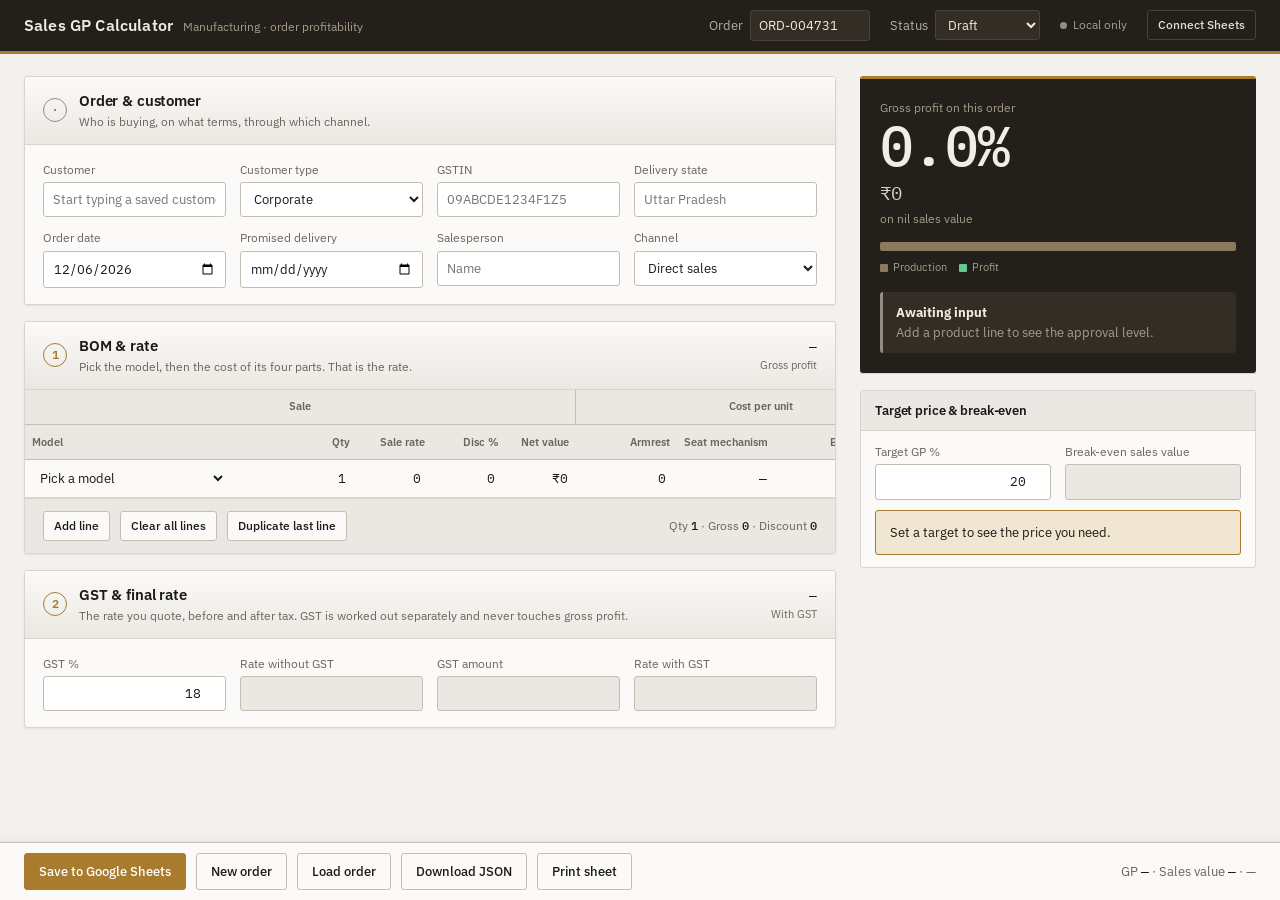
==== commit 81280e11: "Cost only on armrest, seat mechanism, base and wheels" ====
--- a/index.html
+++ b/index.html
@@ -72,7 +72,7 @@
     <article class="level">
       <div class="level-head">
         <span class="level-no">1</span>
-        <div><h2>BOM &amp; rate</h2><p>Pick the model, add whatever was customised, then packing and freight. That is the rate.</p></div>
+        <div><h2>BOM &amp; rate</h2><p>Pick the model, then the cost of its four parts. That is the rate.</p></div>
         <div class="level-sum"><span id="sumL1">—</span><small>Gross profit</small></div>
       </div>
       <div class="level-body pad0">
@@ -88,7 +88,7 @@
               <tr>
                 <th class="l">Model</th>
                 <th>Qty</th><th>Sale rate</th><th>Disc %</th><th>Net value</th>
-                <th>Standard rate</th><th>Customisation</th><th>Packing</th><th>Freight</th>
+                <th>Armrest</th><th>Seat mechanism</th><th>Base</th><th>Wheels</th>
                 <th>Unit cost</th><th>Total cost</th><th>Line GP</th><th>GP %</th>
                 <th></th>
               </tr>
@@ -100,7 +100,7 @@
           <button class="btn btn-sm" id="btnAddLine">Add line</button>
           <button class="btn btn-sm" id="btnClearLines">Clear all lines</button>
           <button class="btn btn-sm" id="btnDuplicate">Duplicate last line</button>
-          <span class="stat">Qty <b id="ftQty">0</b> · Gross <b id="ftGross">0</b> · Discount <b id="ftDisc">0</b> · Customisation <b id="ftCust">0</b></span>
+          <span class="stat">Qty <b id="ftQty">0</b> · Gross <b id="ftGross">0</b> · Discount <b id="ftDisc">0</b></span>
         </div>
       </div>
     </article>
--- a/assets/styles.css
+++ b/assets/styles.css
@@ -98,7 +98,7 @@
 
 /* ---------- line-item table ---------- */
 .tbl-wrap{overflow-x:auto}
-table.lines{width:100%;border-collapse:collapse;font-size:12.5px;min-width:1560px}
+table.lines{width:100%;border-collapse:collapse;font-size:12.5px;min-width:1320px}
 table.lines th{
   text-align:right;font-weight:600;font-size:11px;color:var(--ink-2);
   padding:9px 7px;border-bottom:1px solid var(--rule-2);background:var(--sunken);
@@ -133,6 +133,14 @@
   font-size:16px;line-height:1;padding:4px 7px;border-radius:2px}
 .x-btn:hover{color:var(--risk);background:var(--risk-bg)}
 tr.under td{background:var(--risk-bg)}
+.add-btn{border:none;background:none;color:var(--ink-3);cursor:pointer;
+  font-size:16px;line-height:1;padding:4px 7px;border-radius:2px}
+.add-btn:hover{color:var(--brass);background:var(--sunken)}
+.row-acts{white-space:nowrap}
+tr.cust td{background:var(--sunken)}
+tr.cust td:first-child{padding-left:26px}
+.cust-tag{display:inline-block;font-size:10.5px;letter-spacing:.06em;text-transform:uppercase;
+  color:var(--ink-3);margin-right:8px;vertical-align:middle}
 .lines-foot{display:flex;gap:10px;align-items:center;padding:12px 18px;
   border-top:1px solid var(--rule);background:var(--sunken);flex-wrap:wrap}
 .lines-foot .stat{font-size:12px;color:var(--ink-2);margin-left:auto}
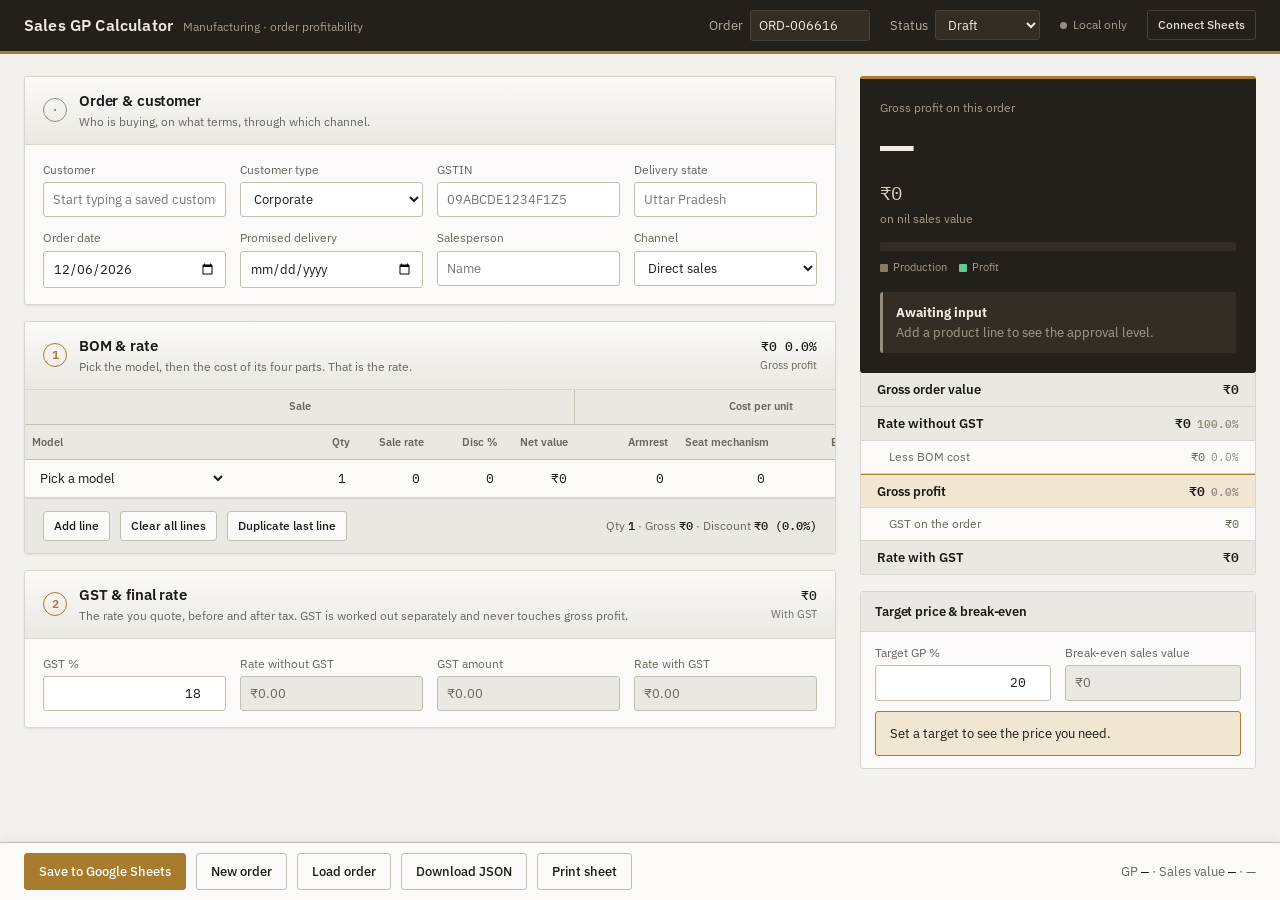
==== commit 9f7f2e7a: "Version the asset links so browsers pick up new files" ====
--- a/index.html
+++ b/index.html
@@ -8,7 +8,7 @@
 <link rel="preconnect" href="https://fonts.googleapis.com">
 <link rel="preconnect" href="https://fonts.gstatic.com" crossorigin>
 <link href="https://fonts.googleapis.com/css2?family=IBM+Plex+Mono:wght@400;500&family=IBM+Plex+Sans:wght@400;500;600&display=swap" rel="stylesheet">
-<link rel="stylesheet" href="assets/styles.css">
+<link rel="stylesheet" href="assets/styles.css?v=2">
 </head>
 <body>
 
@@ -174,9 +174,9 @@
 <datalist id="dlCustomers"></datalist>
 <div class="toast" id="toast"></div>
 
-<script src="assets/engine.js"></script>
-<script src="assets/config.js"></script>
-<script src="assets/sheets.js"></script>
-<script src="assets/app.js"></script>
+<script src="assets/engine.js?v=2"></script>
+<script src="assets/config.js?v=2"></script>
+<script src="assets/sheets.js?v=2"></script>
+<script src="assets/app.js?v=2"></script>
 </body>
 </html>
--- a/assets/styles.css
+++ b/assets/styles.css
@@ -133,14 +133,7 @@
   font-size:16px;line-height:1;padding:4px 7px;border-radius:2px}
 .x-btn:hover{color:var(--risk);background:var(--risk-bg)}
 tr.under td{background:var(--risk-bg)}
-.add-btn{border:none;background:none;color:var(--ink-3);cursor:pointer;
-  font-size:16px;line-height:1;padding:4px 7px;border-radius:2px}
-.add-btn:hover{color:var(--brass);background:var(--sunken)}
-.row-acts{white-space:nowrap}
-tr.cust td{background:var(--sunken)}
-tr.cust td:first-child{padding-left:26px}
-.cust-tag{display:inline-block;font-size:10.5px;letter-spacing:.06em;text-transform:uppercase;
-  color:var(--ink-3);margin-right:8px;vertical-align:middle}
+
 .lines-foot{display:flex;gap:10px;align-items:center;padding:12px 18px;
   border-top:1px solid var(--rule);background:var(--sunken);flex-wrap:wrap}
 .lines-foot .stat{font-size:12px;color:var(--ink-2);margin-left:auto}
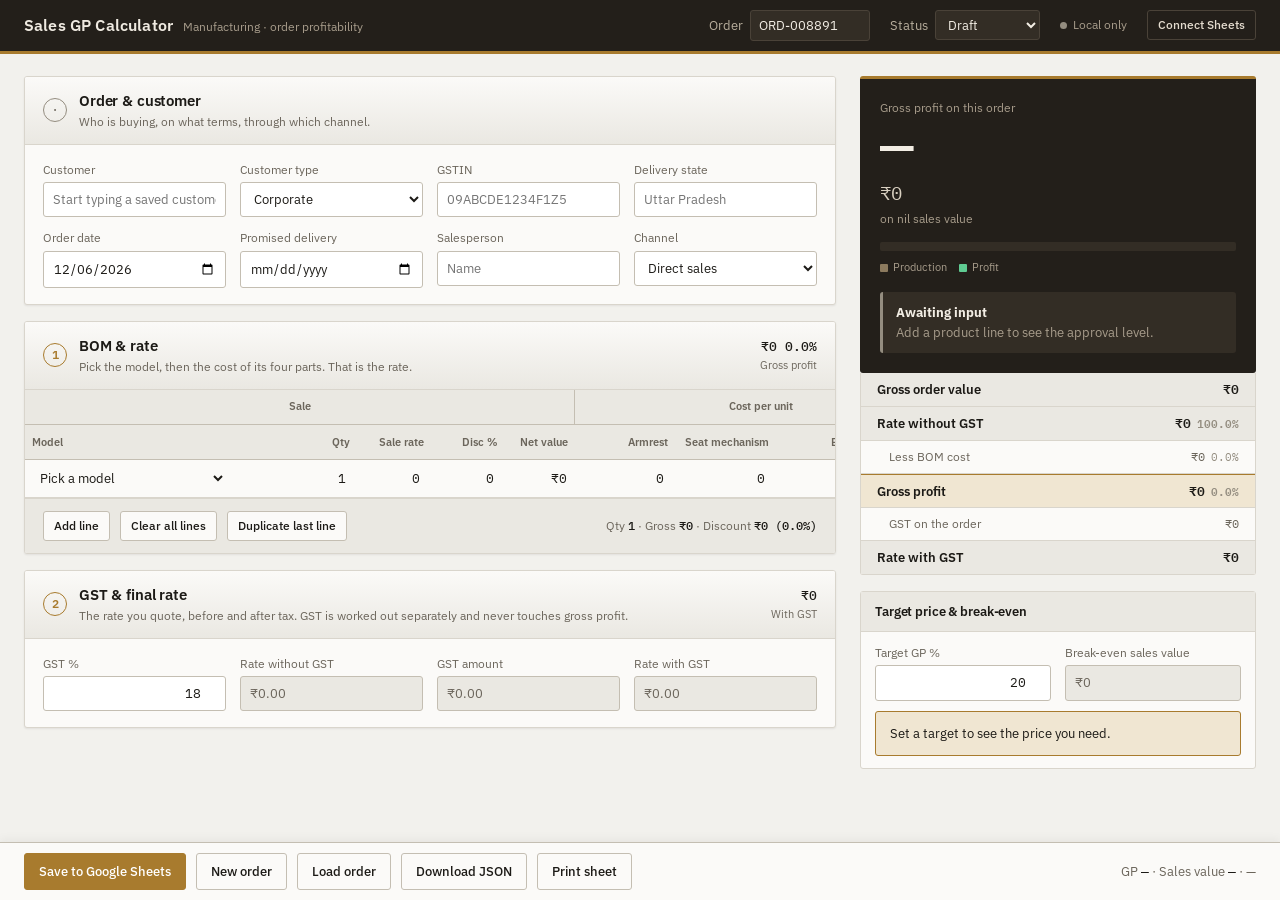
==== commit 39d19651: "Component dropdowns: page and docs" ====
--- a/index.html
+++ b/index.html
@@ -8,7 +8,7 @@
 <link rel="preconnect" href="https://fonts.googleapis.com">
 <link rel="preconnect" href="https://fonts.gstatic.com" crossorigin>
 <link href="https://fonts.googleapis.com/css2?family=IBM+Plex+Mono:wght@400;500&family=IBM+Plex+Sans:wght@400;500;600&display=swap" rel="stylesheet">
-<link rel="stylesheet" href="assets/styles.css?v=2">
+<link rel="stylesheet" href="assets/styles.css?v=3">
 </head>
 <body>
 
@@ -174,9 +174,9 @@
 <datalist id="dlCustomers"></datalist>
 <div class="toast" id="toast"></div>
 
-<script src="assets/engine.js?v=2"></script>
-<script src="assets/config.js?v=2"></script>
-<script src="assets/sheets.js?v=2"></script>
-<script src="assets/app.js?v=2"></script>
+<script src="assets/engine.js?v=3"></script>
+<script src="assets/config.js?v=3"></script>
+<script src="assets/sheets.js?v=3"></script>
+<script src="assets/app.js?v=3"></script>
 </body>
 </html>
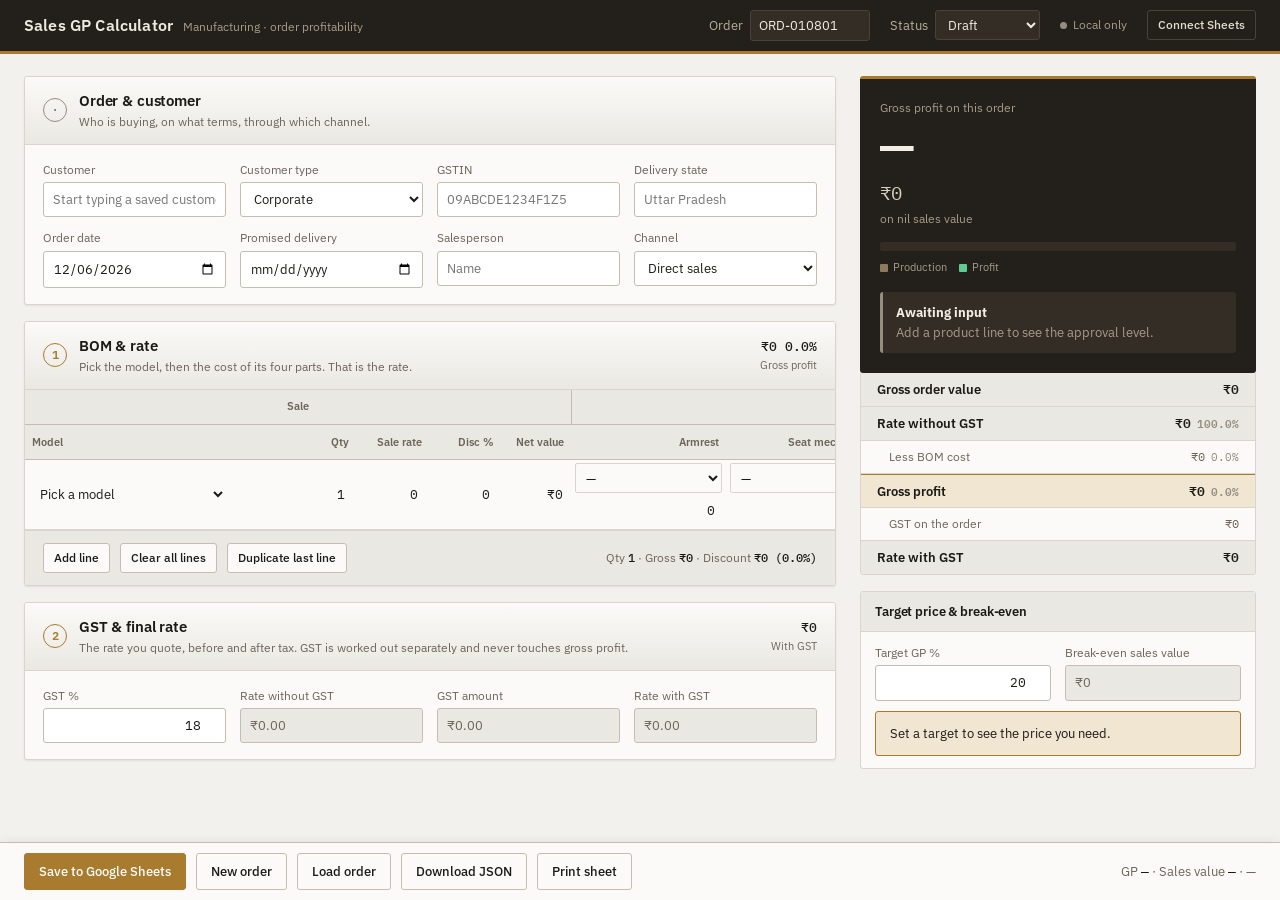
==== commit ae7b33e3: "Leaner saved payload and docs" ====
--- a/index.html
+++ b/index.html
@@ -8,7 +8,7 @@
 <link rel="preconnect" href="https://fonts.googleapis.com">
 <link rel="preconnect" href="https://fonts.gstatic.com" crossorigin>
 <link href="https://fonts.googleapis.com/css2?family=IBM+Plex+Mono:wght@400;500&family=IBM+Plex+Sans:wght@400;500;600&display=swap" rel="stylesheet">
-<link rel="stylesheet" href="assets/styles.css?v=3">
+<link rel="stylesheet" href="assets/styles.css?v=4">
 </head>
 <body>
 
@@ -174,9 +174,9 @@
 <datalist id="dlCustomers"></datalist>
 <div class="toast" id="toast"></div>
 
-<script src="assets/engine.js?v=3"></script>
-<script src="assets/config.js?v=3"></script>
-<script src="assets/sheets.js?v=3"></script>
-<script src="assets/app.js?v=3"></script>
+<script src="assets/engine.js?v=4"></script>
+<script src="assets/config.js?v=4"></script>
+<script src="assets/sheets.js?v=4"></script>
+<script src="assets/app.js?v=4"></script>
 </body>
 </html>
--- a/assets/styles.css
+++ b/assets/styles.css
@@ -98,7 +98,10 @@
 
 /* ---------- line-item table ---------- */
 .tbl-wrap{overflow-x:auto}
-table.lines{width:100%;border-collapse:collapse;font-size:12.5px;min-width:1320px}
+table.lines{width:100%;border-collapse:collapse;font-size:12.5px;min-width:1560px}
+td.part{min-width:150px}
+td.part select{margin-bottom:2px}
+td.part select:not(:focus):not(:hover){border-color:var(--rule)}
 table.lines th{
   text-align:right;font-weight:600;font-size:11px;color:var(--ink-2);
   padding:9px 7px;border-bottom:1px solid var(--rule-2);background:var(--sunken);
